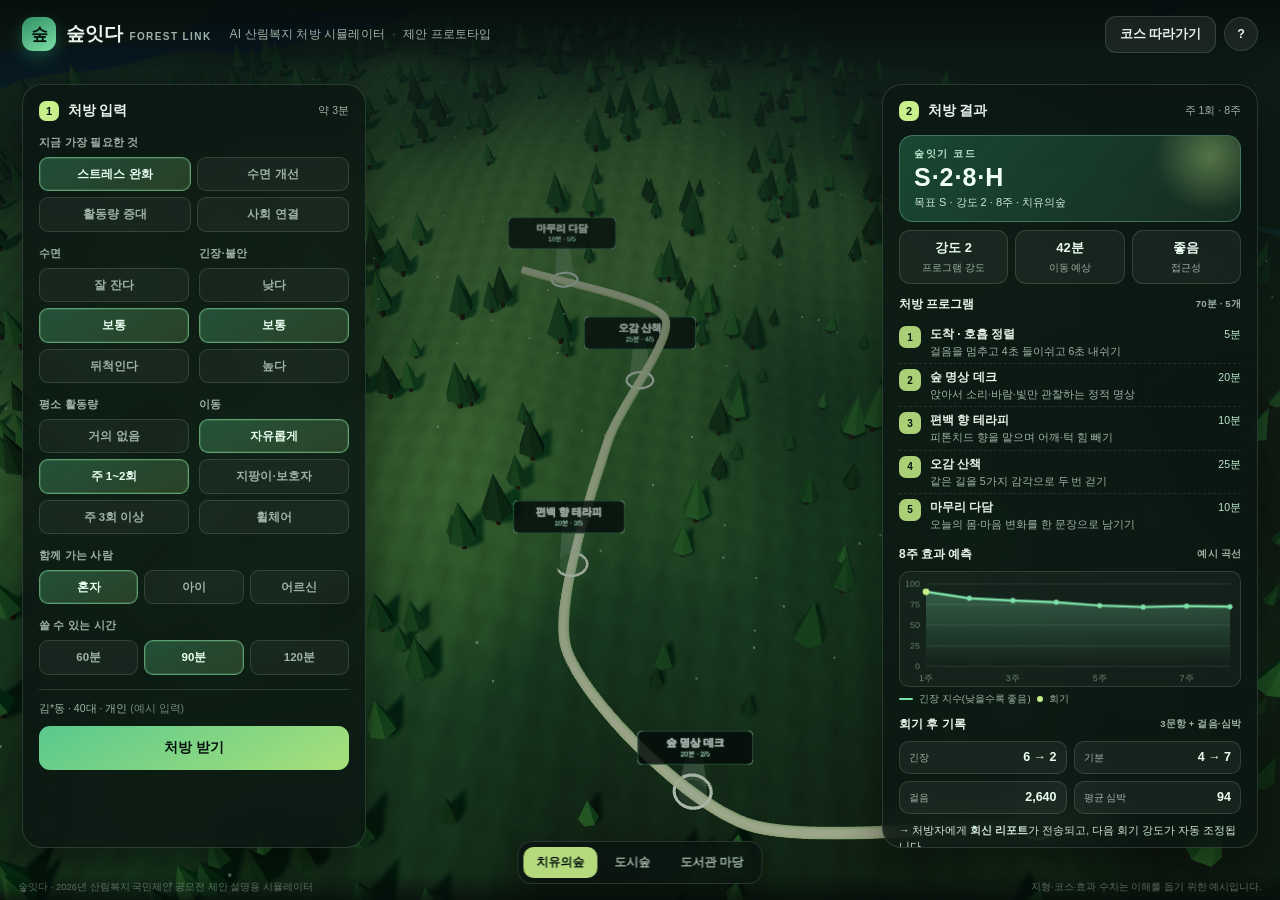
==== link/index.html @ 01fb6a90 "link/ — 숲잇다 AI 산림복지 처방 시뮬레이터 (산림복지 국민제안 공모전 제안 설명용)" ====
<!DOCTYPE html>
<html lang="ko">
<head>
<meta charset="utf-8">
<meta name="viewport" content="width=device-width, initial-scale=1, viewport-fit=cover">
<title>숲잇다 — AI 산림복지 처방 시뮬레이터 (제안 프로토타입)</title>
<meta name="description" content="2026년 산림복지 국민제안 공모전 제안 '숲잇다' 설명용 3D 시뮬레이터. 처방→실행→효과 환류를 보여줍니다.">
<link rel="stylesheet" href="styles.css">
</head>
<body>
<canvas id="scene"></canvas>

<div class="app">
  <header class="hdr">
    <div class="brand">
      <span class="mark">숲</span>
      <span class="name">숲잇다<small>Forest Link</small></span>
    </div>
    <div class="hdr-mid">AI 산림복지 처방 시뮬레이터 <span class="dot">·</span> 제안 프로토타입</div>
    <div class="hdr-right">
      <button id="btnTour" class="btn ghost" type="button">코스 따라가기</button>
      <button id="btnInfo" class="btn ghost icon" type="button" aria-label="설명">?</button>
    </div>
  </header>

  <aside class="panel" id="panel">
    <div class="panel-head">
      <span class="step">1</span>
      <h2>처방 입력</h2>
      <span class="est">약 3분</span>
    </div>

    <div class="field">
      <label>지금 가장 필요한 것</label>
      <div class="seg" data-key="goal">
        <button class="on" data-v="stress">스트레스 완화</button>
        <button data-v="sleep">수면 개선</button>
        <button data-v="active">활동량 증대</button>
        <button data-v="social">사회 연결</button>
      </div>
    </div>

    <div class="field row2">
      <div>
        <label>수면</label>
        <div class="seg vertical" data-key="sleepQ">
          <button data-v="3">잘 잔다</button>
          <button class="on" data-v="2">보통</button>
          <button data-v="1">뒤척인다</button>
        </div>
      </div>
      <div>
        <label>긴장·불안</label>
        <div class="seg vertical" data-key="stressQ">
          <button data-v="1">낮다</button>
          <button class="on" data-v="2">보통</button>
          <button data-v="3">높다</button>
        </div>
      </div>
    </div>

    <div class="field row2">
      <div>
        <label>평소 활동량</label>
        <div class="seg vertical" data-key="actQ">
          <button data-v="1">거의 없음</button>
          <button class="on" data-v="2">주 1~2회</button>
          <button data-v="3">주 3회 이상</button>
        </div>
      </div>
      <div>
        <label>이동</label>
        <div class="seg vertical" data-key="mobility">
          <button class="on" data-v="free">자유롭게</button>
          <button data-v="cane">지팡이·보호자</button>
          <button data-v="wheel">휠체어</button>
        </div>
      </div>
    </div>

    <div class="field">
      <label>함께 가는 사람</label>
      <div class="seg" data-key="company">
        <button class="on" data-v="alone">혼자</button>
        <button data-v="kid">아이</button>
        <button data-v="elder">어르신</button>
      </div>
    </div>

    <div class="field">
      <label>쓸 수 있는 시간</label>
      <div class="seg" data-key="time">
        <button data-v="60">60분</button>
        <button class="on" data-v="90">90분</button>
        <button data-v="120">120분</button>
      </div>
    </div>

    <div class="panel-foot">
      <div class="who">김*동 · 40대 · 개인 <span>(예시 입력)</span></div>
      <button id="btnPrescribe" class="btn primary wide" type="button">처방 받기</button>
    </div>
  </aside>

  <section class="result" id="result">
    <div class="panel-head">
      <span class="step">2</span>
      <h2>처방 결과</h2>
      <span class="est" id="resMeta">주 1회 · 8주</span>
    </div>

    <div class="code-card">
      <div class="code-label">숲잇기 코드</div>
      <div class="code" id="codeText">S·2·8·H</div>
      <div class="code-desc" id="codeDesc">목표 S · 강도 2 · 8주 · 치유의숲</div>
    </div>

    <div class="metrics">
      <div class="metric"><b id="mIntensity">강도 2</b><span>프로그램 강도</span></div>
      <div class="metric"><b id="mMove">42분</b><span>이동 예상</span></div>
      <div class="metric"><b id="mAccess">보통</b><span>접근성</span></div>
    </div>

    <div class="block">
      <h3>처방 프로그램 <small id="progMeta">90분 · 4개</small></h3>
      <ol class="timeline" id="timeline"></ol>
    </div>

    <div class="block">
      <h3>8주 효과 예측 <small>예시 곡선</small></h3>
      <canvas id="chart" width="640" height="220"></canvas>
      <div class="chart-legend"><i class="ln"></i>긴장 지수(낮을수록 좋음) <i class="dt"></i>회기</div>
    </div>

    <div class="block report" id="report">
      <h3>회기 후 기록 <small>3문항 + 걸음·심박</small></h3>
      <div class="rk">
        <div><span>긴장</span><b>6 → 3</b></div>
        <div><span>기분</span><b>4 → 7</b></div>
        <div><span>걸음</span><b>2,140</b></div>
        <div><span>평균 심박</span><b>92</b></div>
      </div>
      <p class="rk-note">→ 처방자에게 <b>회신 리포트</b>가 전송되고, 다음 회기 강도가 자동 조정됩니다.</p>
    </div>

    <div class="ai-note">
      AI는 <b>후보를 제안</b>하고, 최종 처방은 산림치유지도사·보건인력이 확인합니다.
    </div>
  </section>

  <div class="stage-switch" id="stageSwitch">
    <button class="on" data-place="healing">치유의숲</button>
    <button data-place="urban">도시숲</button>
    <button data-place="living">도서관 마당</button>
  </div>

  <div class="tour-hud" id="tourHud">
    <div class="th-top"><b id="thName">숲 명상 데크</b><span id="thTime">00:00 / 18:00</span></div>
    <div class="th-bar"><i id="thFill"></i></div>
    <div class="th-sub" id="thSub">코스를 따라 이동 중 · ESC로 종료</div>
  </div>

  <footer class="foot">
    <span>숲잇다 · 2026년 산림복지 국민제안 공모전 제안 설명용 시뮬레이터</span>
    <span>지형·코스·효과 수치는 이해를 돕기 위한 예시입니다.</span>
  </footer>
</div>

<div class="sheet" id="info">
  <div class="sheet-in">
    <h3>이 화면에 대하여</h3>
    <p><b>숲잇다</b>는 AI가 개인의 상태를 읽어 <b>산림복지 처방</b>을 만들고, 가까운 치유의숲·도시숲·생활공간(도서관·경로당·복지관)의 프로그램까지 연결하며, 회기마다 효과를 기록해 다시 처방으로 돌려주는 서비스입니다.</p>
    <ul>
      <li><b>1 처방</b> — 10문항 문진 + 선택적 활동 데이터로 목표·강도·회기·장소를 정합니다.</li>
      <li><b>2 실행</b> — 처방 코드로 예약·이동·동행·AI 코스 안내까지 이어집니다.</li>
      <li><b>3 환류</b> — 3문항 + 걸음·심박으로 효과를 남겨 처방자에게 회신합니다.</li>
    </ul>
    <p class="sheet-fine">본 페이지는 제안 내용을 설명하기 위한 프로토타입이며, 실제 기관 시스템·데이터와 연결되어 있지 않습니다. 표시되는 시설·수치는 예시입니다.</p>
    <button class="btn primary" id="infoClose" type="button">닫기</button>
  </div>
</div>

<script src="three.min.js"></script>
<script src="app.js"></script>
</body>
</html>
---- link/styles.css ----
:root{
  --ink:#eaf2ec;
  --ink-dim:#9fb3a9;
  --line:rgba(190,220,205,.16);
  --card:rgba(12,22,19,.82);
  --card-solid:#0d1815;
  --accent:#7ee0a8;
  --accent-2:#c8f08a;
  --warn:#ffd08a;
  --shadow:0 18px 44px rgba(0,0,0,.42);
}
*{box-sizing:border-box}
html,body{height:100%}
body{
  margin:0;background:#0a1210;color:var(--ink);
  font-family:"Pretendard","Apple SD Gothic Neo","Noto Sans KR","Malgun Gothic",sans-serif;
  -webkit-font-smoothing:antialiased;overflow:hidden}
#scene{position:fixed;inset:0;width:100%;height:100%;display:block}

/* ---------- layout ---------- */
.app{position:relative;height:100%;pointer-events:none}
.app > *{pointer-events:auto}

.hdr{
  position:fixed;top:0;left:0;right:0;height:68px;z-index:20;
  display:flex;align-items:center;gap:18px;padding:0 22px;
  background:linear-gradient(180deg,rgba(6,13,11,.88),rgba(6,13,11,.28) 70%,transparent);
}
.brand{display:flex;align-items:center;gap:10px}
.mark{
  width:34px;height:34px;border-radius:11px;display:grid;place-items:center;
  background:linear-gradient(150deg,#2f8f63,#7ee0a8);color:#06140e;font-weight:800;font-size:17px;
  box-shadow:0 6px 16px rgba(70,200,140,.28)
}
.name{display:flex;align-items:baseline;gap:7px;font-size:19px;font-weight:800;letter-spacing:-.01em}
.name small{font-size:10px;font-weight:600;color:var(--ink-dim);letter-spacing:.14em;text-transform:uppercase}
.hdr-mid{font-size:12px;color:var(--ink-dim);letter-spacing:.01em}
.hdr-mid .dot{opacity:.5;margin:0 4px}
.hdr-right{margin-left:auto;display:flex;gap:8px;align-items:center}

.btn{
  font:inherit;font-size:12.5px;font-weight:600;color:var(--ink);
  background:rgba(255,255,255,.07);border:1px solid var(--line);
  padding:9px 14px;border-radius:11px;cursor:pointer;transition:.15s;
}
.btn:hover{background:rgba(255,255,255,.13)}
.btn.primary{background:linear-gradient(150deg,#59c98e,#a8e07a);color:#06140e;border:0;font-weight:800}
.btn.primary:hover{filter:brightness(1.06)}
.btn.ghost{backdrop-filter:blur(8px)}
.btn.icon{width:34px;padding:9px 0;text-align:center;border-radius:50%}
.btn.wide{width:100%;padding:13px;font-size:14px}

.panel,.result{
  position:fixed;top:84px;bottom:52px;width:344px;z-index:15;
  background:var(--card);backdrop-filter:blur(18px) saturate(120%);
  border:1px solid var(--line);border-radius:20px;box-shadow:var(--shadow);
  padding:16px 16px 14px;overflow-y:auto;overscroll-behavior:contain;
  scrollbar-width:thin;scrollbar-color:rgba(255,255,255,.22) transparent;
}
.panel{left:22px}
.result{right:22px;width:376px}
.panel::-webkit-scrollbar,.result::-webkit-scrollbar{width:6px}
.panel::-webkit-scrollbar-thumb,.result::-webkit-scrollbar-thumb{background:rgba(255,255,255,.18);border-radius:4px}

.panel-head{display:flex;align-items:center;gap:9px;margin-bottom:14px}
.panel-head h2{font-size:14px;margin:0;font-weight:800;letter-spacing:-.01em}
.step{
  width:20px;height:20px;border-radius:7px;display:grid;place-items:center;
  font-size:11px;font-weight:800;color:#06140e;background:var(--accent-2)
}
.est{margin-left:auto;font-size:10.5px;color:var(--ink-dim)}

.field{margin-bottom:14px}
.field label{display:block;font-size:11px;font-weight:700;color:var(--ink-dim);letter-spacing:.02em;margin-bottom:7px}
.row2{display:grid;grid-template-columns:1fr 1fr;gap:10px}

.seg{display:grid;grid-template-columns:repeat(2,1fr);gap:6px}
.seg[data-key="goal"]{grid-template-columns:1fr 1fr}
.seg[data-key="time"]{grid-template-columns:repeat(3,1fr)}
.seg[data-key="company"]{grid-template-columns:repeat(3,1fr)}
.seg.vertical{grid-template-columns:1fr}
.seg button{
  font:inherit;font-size:11.5px;font-weight:600;color:var(--ink-dim);
  background:rgba(255,255,255,.045);border:1px solid var(--line);
  border-radius:9px;padding:9px 6px;cursor:pointer;transition:.14s;line-height:1.25
}
.seg button:hover{background:rgba(255,255,255,.1);color:var(--ink)}
.seg button.on{
  background:linear-gradient(150deg,rgba(89,201,142,.3),rgba(168,224,122,.18));
  border-color:rgba(140,230,170,.55);color:#eafff2;box-shadow:inset 0 0 0 1px rgba(140,230,170,.15)
}
.panel-foot{
  margin-top:8px;padding-top:12px;border-top:1px solid var(--line);
  display:flex;flex-direction:column;gap:10px
}
.who{font-size:10.5px;color:var(--ink-dim)}
.who span{opacity:.7}

/* ---------- result ---------- */
.code-card{
  position:relative;border-radius:14px;padding:11px 14px;
  background:linear-gradient(135deg,rgba(46,143,99,.4),rgba(120,200,140,.12));
  border:1px solid rgba(150,230,180,.32);overflow:hidden
}
.code-card:after{
  content:"";position:absolute;right:-30px;top:-40px;width:120px;height:120px;border-radius:50%;
  background:radial-gradient(circle,rgba(200,240,138,.35),transparent 65%)
}
.code-label{font-size:10px;letter-spacing:.16em;color:#bfe8cf;font-weight:700}
.code{font-size:25px;font-weight:800;letter-spacing:.04em;margin:2px 0 3px;color:#f2fff7;font-variant-numeric:tabular-nums}
.code-desc{font-size:11px;color:#cfe9d8}

.metrics{display:grid;grid-template-columns:repeat(3,1fr);gap:7px;margin:8px 0 12px}
.metric{background:rgba(255,255,255,.05);border:1px solid var(--line);border-radius:11px;padding:8px;text-align:center}
.metric b{display:block;font-size:13px;font-weight:800;color:#eafff2}
.metric span{font-size:9.5px;color:var(--ink-dim)}

.block{margin-bottom:10px}
.block h3{font-size:12px;margin:0 0 8px;font-weight:800;display:flex;align-items:center;gap:6px}
.block h3 small{font-weight:600;font-size:9.5px;color:var(--ink-dim);margin-left:auto;letter-spacing:.02em}

.timeline{list-style:none;margin:0;padding:0}
.timeline li{display:flex;gap:9px;padding:5px 0;border-bottom:1px dashed rgba(190,220,205,.13)}
.timeline li:last-child{border-bottom:0}
.timeline .n{
  flex:none;width:22px;height:22px;border-radius:7px;display:grid;place-items:center;
  font-size:10px;font-weight:800;color:#06140e;background:rgba(200,240,138,.85)
}
.timeline .t{flex:1;min-width:0}
.timeline .t b{display:block;font-size:12px;font-weight:700}
.timeline .t span{display:block;font-size:10.5px;color:var(--ink-dim);line-height:1.35;margin-top:1px}
.timeline .m{flex:none;font-size:10.5px;color:#bfe8cf;font-variant-numeric:tabular-nums;padding-top:2px}

#chart{width:100%;height:auto;display:block;border-radius:10px;background:rgba(255,255,255,.035);border:1px solid var(--line)}
.chart-legend{display:flex;align-items:center;gap:6px;font-size:9.5px;color:var(--ink-dim);margin-top:6px}
.chart-legend i{display:inline-block;width:14px;height:0;border-top:2px solid #7ee0a8;border-radius:2px}
.chart-legend i.dt{width:6px;height:6px;border:0;border-radius:50%;background:#c8f08a}

.report .rk{display:grid;grid-template-columns:1fr 1fr;gap:7px}
.rk > div{background:rgba(255,255,255,.05);border:1px solid var(--line);border-radius:10px;padding:8px 9px;display:flex;justify-content:space-between;align-items:baseline}
.rk span{font-size:10px;color:var(--ink-dim)}
.rk b{font-size:12.5px;font-variant-numeric:tabular-nums;color:#eafff2}
.rk-note{font-size:10.5px;line-height:1.5;color:#cfe9d8;margin:9px 0 0}
.ai-note{font-size:10px;line-height:1.45;color:var(--ink-dim);border-top:1px solid var(--line);padding-top:8px}
.ai-note b{color:#dff5e7}

/* ---------- stage switch ---------- */
.stage-switch{
  position:fixed;left:50%;bottom:16px;transform:translateX(-50%);z-index:18;
  display:flex;gap:4px;padding:5px;border-radius:14px;
  background:rgba(10,20,17,.82);border:1px solid var(--line);backdrop-filter:blur(14px);
  box-shadow:0 10px 26px rgba(0,0,0,.35)
}
.stage-switch button{
  font:inherit;font-size:11.5px;font-weight:600;color:var(--ink-dim);background:transparent;
  border:0;padding:8px 13px;border-radius:10px;cursor:pointer;transition:.15s
}
.stage-switch button.on{background:rgba(200,240,138,.9);color:#06140e;font-weight:800}

/* ---------- tour hud ---------- */
.tour-hud{
  position:fixed;left:50%;bottom:64px;transform:translate(-50%,20px);width:min(420px,88vw);
  background:rgba(8,16,13,.9);border:1px solid rgba(150,230,180,.3);border-radius:14px;
  padding:11px 13px;z-index:19;opacity:0;pointer-events:none;transition:.25s;backdrop-filter:blur(12px)
}
.tour-hud.on{opacity:1;transform:translate(-50%,0)}
.th-top{display:flex;justify-content:space-between;font-size:11.5px;font-weight:700;margin-bottom:7px}
.th-top span{color:var(--ink-dim);font-variant-numeric:tabular-nums}
.th-bar{height:4px;border-radius:3px;background:rgba(255,255,255,.13);overflow:hidden}
.th-bar i{display:block;height:100%;width:0;background:linear-gradient(90deg,#7ee0a8,#c8f08a);transition:width .12s linear}
.th-sub{font-size:10px;color:var(--ink-dim);margin-top:6px}

.foot{
  position:fixed;left:0;right:0;bottom:0;height:26px;z-index:14;
  display:flex;justify-content:space-between;align-items:center;gap:12px;
  padding:0 18px;font-size:9.5px;color:rgba(200,220,210,.45);
  background:linear-gradient(0deg,rgba(6,13,11,.75),transparent);pointer-events:none
}

/* ---------- info sheet ---------- */
.sheet{position:fixed;inset:0;z-index:40;display:none;place-items:center;background:rgba(4,9,8,.66);backdrop-filter:blur(6px)}
.sheet.on{display:grid}
.sheet-in{
  width:min(470px,90vw);background:var(--card-solid);border:1px solid var(--line);
  border-radius:20px;padding:22px;box-shadow:var(--shadow)
}
.sheet-in h3{margin:0 0 10px;font-size:16px}
.sheet-in p{font-size:12.5px;line-height:1.65;color:#d5e6dc;margin:0 0 10px}
.sheet-in ul{margin:0 0 12px;padding-left:16px;font-size:12px;line-height:1.7;color:#d5e6dc}
.sheet-in li b{color:#eafff2}
.sheet-fine{font-size:11px !important;color:var(--ink-dim) !important}

/* ---------- responsive ---------- */
@media (max-width:1080px){
  .result{width:340px}
  .panel{width:320px}
}
@media (max-width:900px){
  body{overflow-y:auto;overflow-x:hidden}
  #scene{height:40vh;bottom:auto}
  .hdr{height:58px;padding:0 14px;gap:10px;background:linear-gradient(180deg,rgba(6,13,11,.9),rgba(6,13,11,.2) 80%,transparent)}
  .mark{width:29px;height:29px;border-radius:9px;font-size:15px}
  .name{font-size:16px}
  .name small{display:none}
  .hdr-mid{display:none}
  .hdr-right .btn.ghost:not(.icon){display:none}
  .app{height:auto;min-height:100%;padding:0 12px 96px}
  .panel,.result{
    position:relative;top:auto;left:auto;right:auto;bottom:auto;width:auto;
    margin:0 0 12px;max-height:none;overflow:visible;border-radius:18px
  }
  .result{margin-top:0}
  .panel{margin-top:40vh}
  .stage-switch{bottom:12px;width:calc(100% - 24px);justify-content:center}
  .stage-switch button{flex:1;padding:9px 4px;font-size:11px}
  .tour-hud{bottom:62px;width:calc(100% - 24px)}
  .foot{position:relative;height:auto;padding:8px 4px 0;flex-direction:column;align-items:flex-start;gap:3px;background:none}
  .code{font-size:26px}
}
@media (max-width:420px){
  .seg button{font-size:11px;padding:8px 4px}
  .metrics{gap:5px}
  .metric b{font-size:12px}
}
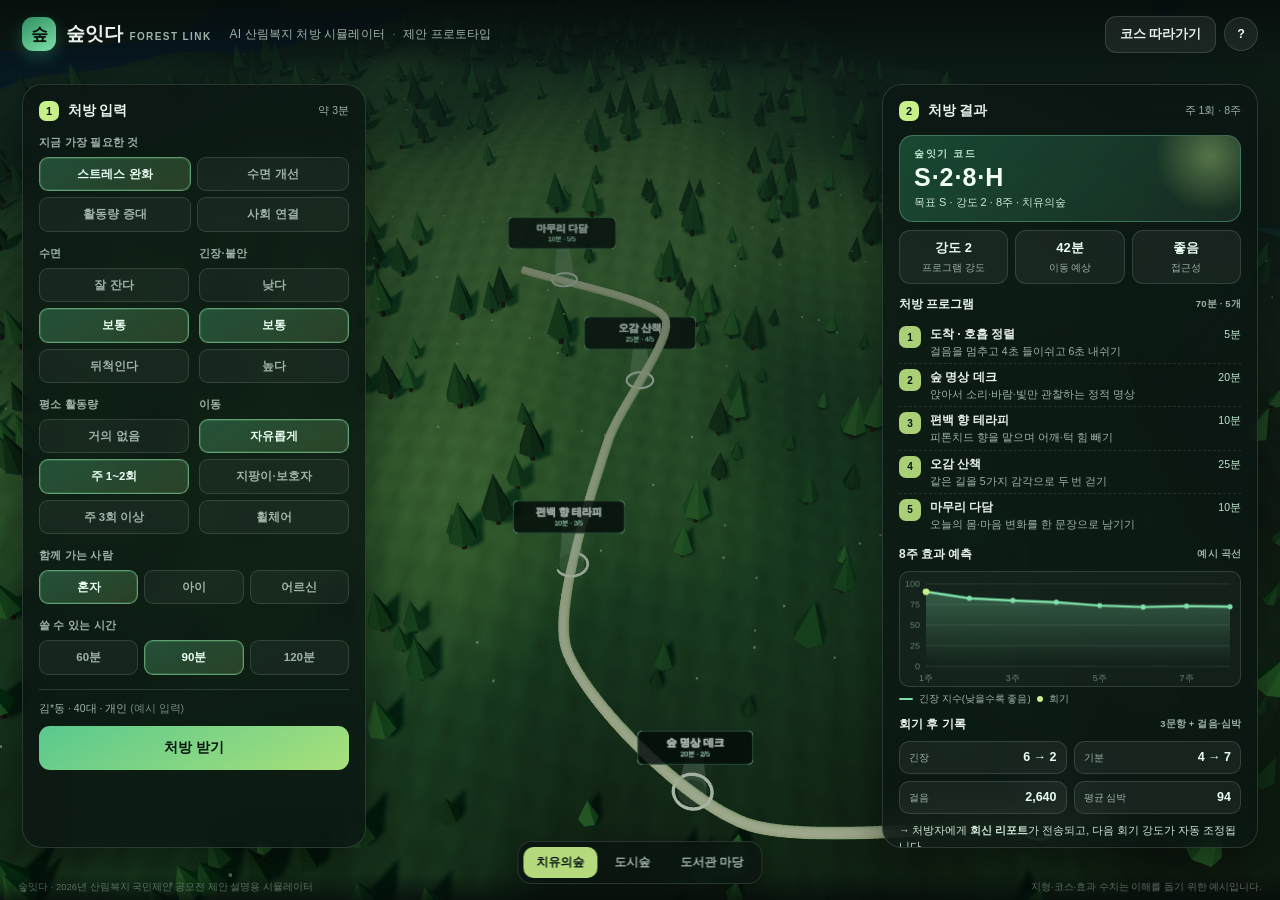
==== commit a6bdcae2: "link/ — 파비콘 추가(404 제거)" ====
--- a/link/index.html
+++ b/link/index.html
@@ -5,6 +5,7 @@
 <meta name="viewport" content="width=device-width, initial-scale=1, viewport-fit=cover">
 <title>숲잇다 — AI 산림복지 처방 시뮬레이터 (제안 프로토타입)</title>
 <meta name="description" content="2026년 산림복지 국민제안 공모전 제안 '숲잇다' 설명용 3D 시뮬레이터. 처방→실행→효과 환류를 보여줍니다.">
+<link rel="icon" href="data:image/svg+xml,%3Csvg xmlns='http://www.w3.org/2000/svg' viewBox='0 0 100 100'%3E%3Crect width='100' height='100' rx='24' fill='%232f8f63'/%3E%3Ctext x='50' y='68' font-size='54' text-anchor='middle' fill='%23eafff2' font-family='sans-serif'%3E%EC%88%B2%3C/text%3E%3C/svg%3E">
 <link rel="stylesheet" href="styles.css">
 </head>
 <body>
